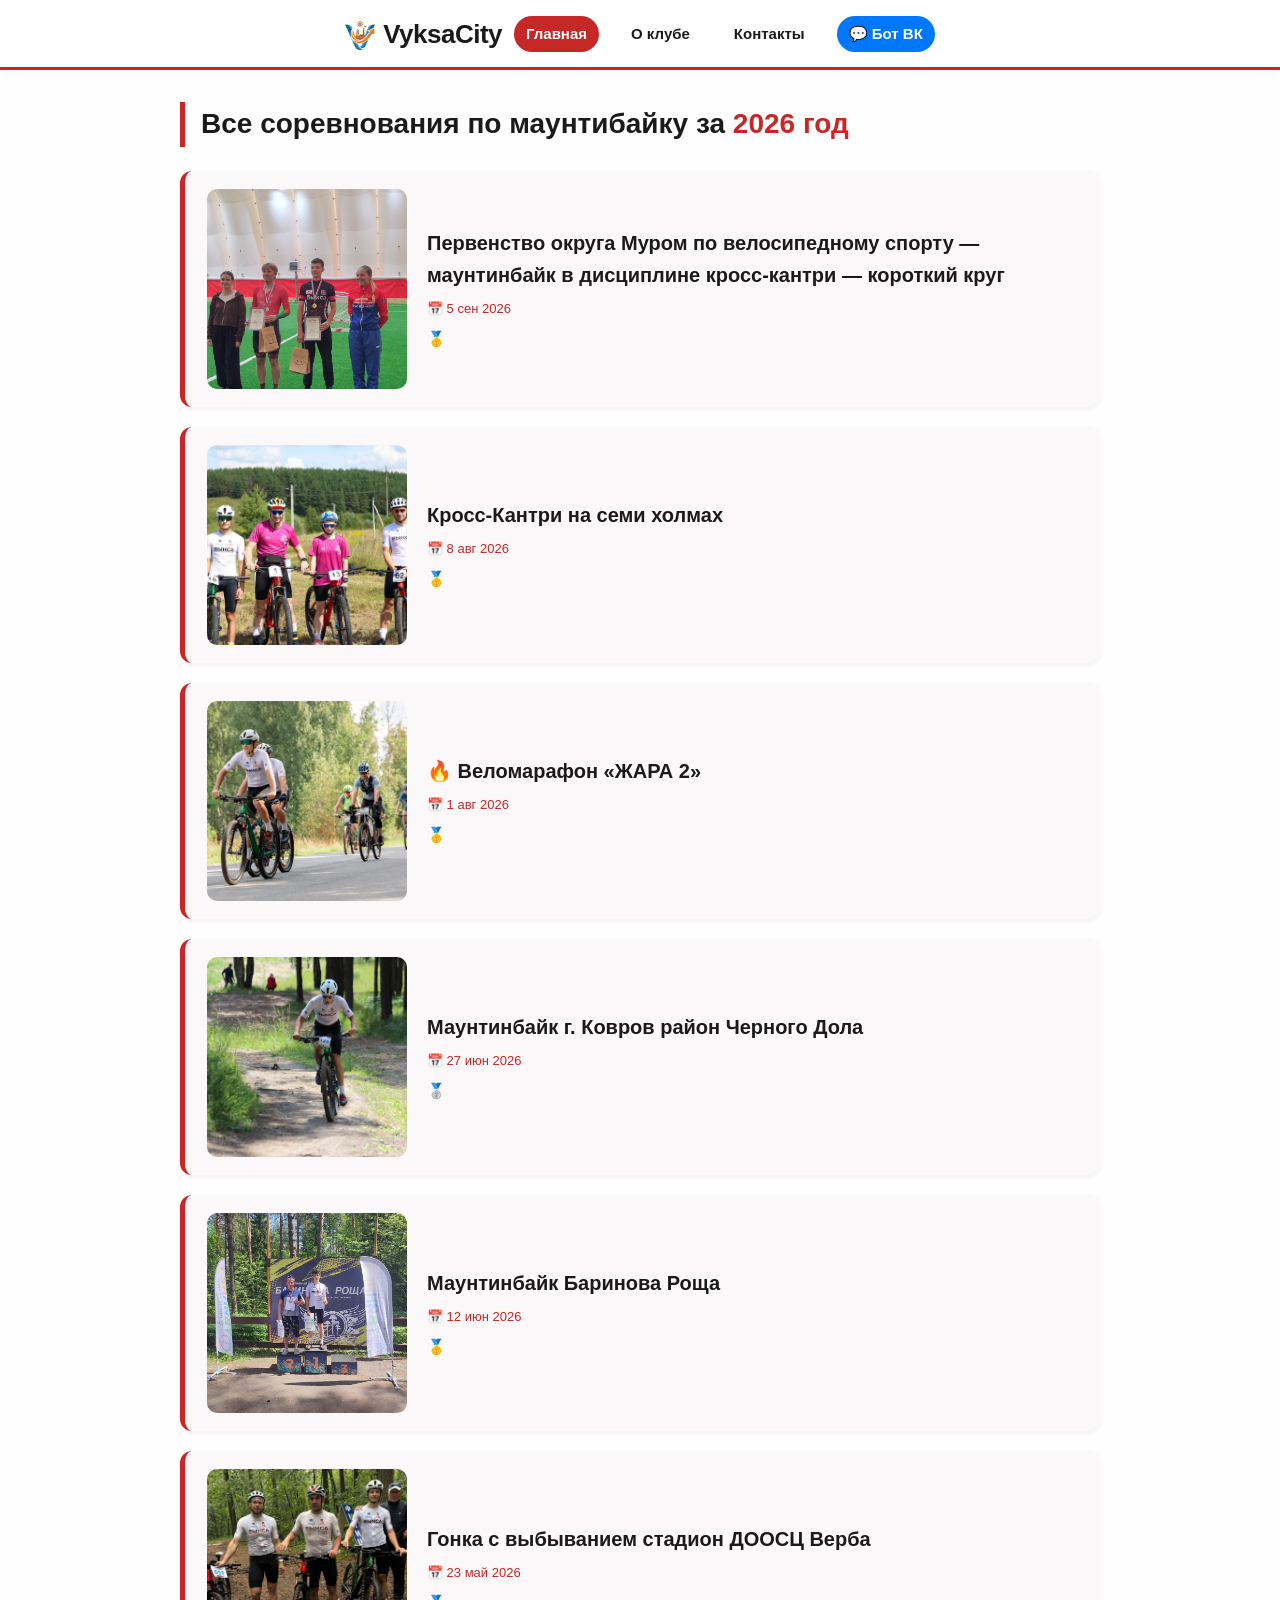
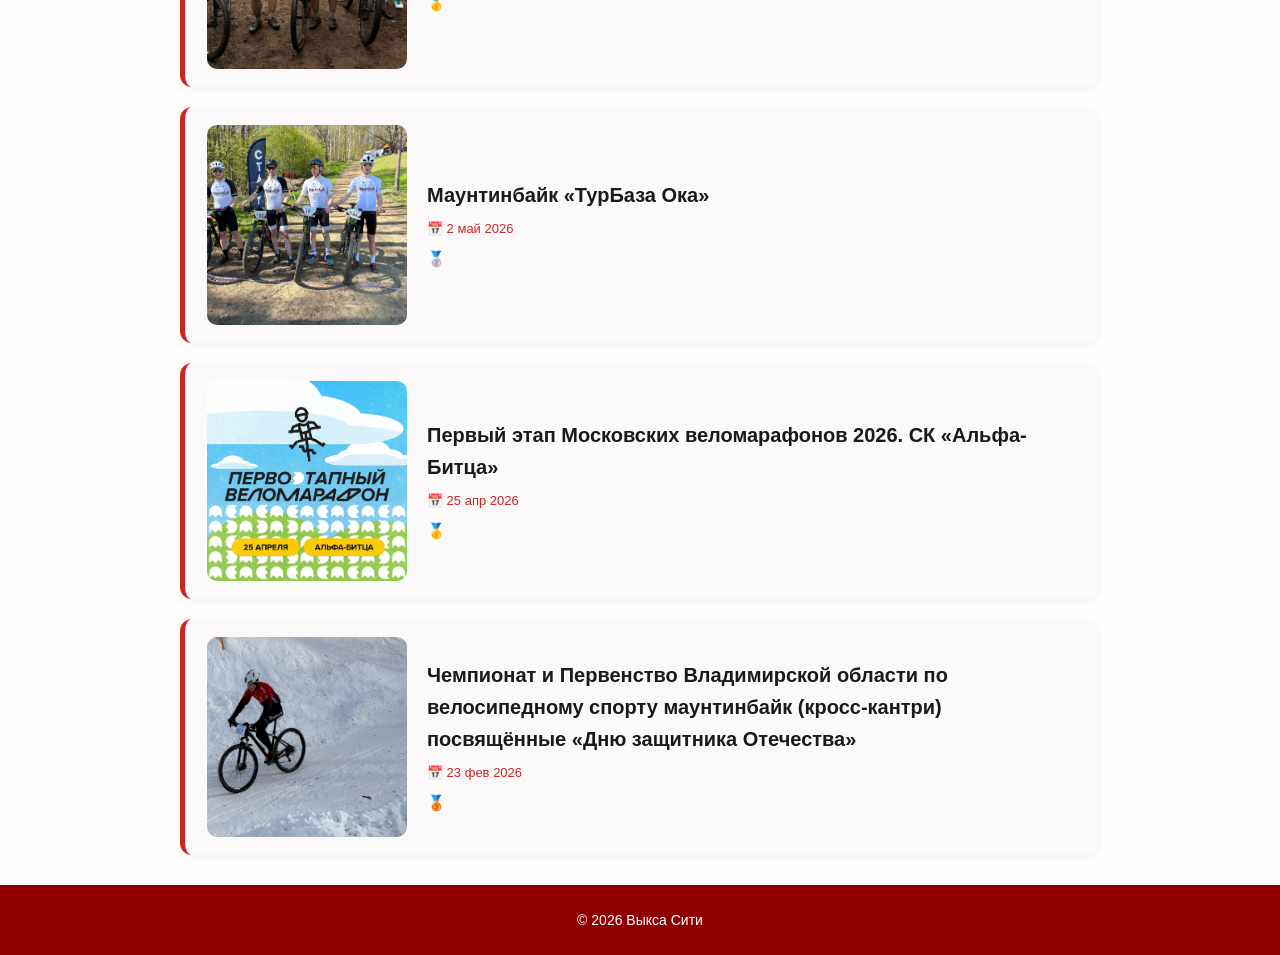
==== admin.html @ a0bd11cb "Add files via upload" ====
<!DOCTYPE html>
<html lang="ru">
<head>
    <meta charset="UTF-8">
    <meta name="viewport" content="width=device-width, initial-scale=1.0">
    <title>Админка — Выкса Сити</title>
    <style>
        * { box-sizing: border-box; margin: 0; padding: 0; }
        body {
            font-family: 'Segoe UI', Tahoma, sans-serif;
            background: #f7f5f5;
            color: #1a1a1a;
            padding: 20px;
            line-height: 1.6;
        }
        .container {
            max-width: 700px;
            margin: 0 auto;
            background: #fff;
            padding: 30px;
            border-radius: 12px;
            box-shadow: 0 2px 10px rgba(0,0,0,0.08);
            border-left: 5px solid #c62828;
        }
        h1 {
            color: #4a1e1e;
            margin-bottom: 8px;
            font-size: 26px;
        }
        .subtitle {
            color: #7a4a4a;
            font-size: 14px;
            margin-bottom: 25px;
        }
        label {
            display: block;
            font-weight: 600;
            margin-bottom: 6px;
            color: #2e1a1a;
            font-size: 15px;
        }
        input, textarea {
            width: 100%;
            padding: 10px 14px;
            margin-bottom: 18px;
            border: 2px solid #efe6e6;
            border-radius: 8px;
            font-size: 15px;
            font-family: inherit;
            transition: 0.2s;
        }
        input:focus, textarea:focus {
            outline: none;
            border-color: #c62828;
            background: #fef9f9;
        }
        textarea { resize: vertical; min-height: 80px; }
        button {
            background: #c62828;
            color: #fff;
            border: none;
            padding: 12px 28px;
            border-radius: 8px;
            cursor: pointer;
            font-weight: 700;
            font-size: 16px;
            transition: 0.2s;
        }
        button:hover {
            background: #b71c1c;
            transform: translateY(-1px);
            box-shadow: 0 4px 12px rgba(198,40,40,0.3);
        }
        button:disabled {
            background: #ccc;
            cursor: not-allowed;
            transform: none;
        }
        #status {
            margin-top: 20px;
            padding: 14px 18px;
            border-radius: 8px;
            font-weight: 600;
            display: none;
        }
        #status.success {
            background: #e8f5e9;
            color: #2e7d32;
            border-left: 4px solid #2e7d32;
            display: block;
        }
        #status.error {
            background: #ffebee;
            color: #c62828;
            border-left: 4px solid #c62828;
            display: block;
        }
        #status.loading {
            background: #fff8e1;
            color: #f57c00;
            border-left: 4px solid #f57c00;
            display: block;
        }
        .hint {
            font-size: 13px;
            color: #999;
            margin-top: -14px;
            margin-bottom: 18px;
        }
        .back-link {
            display: inline-block;
            margin-top: 20px;
            color: #c62828;
            text-decoration: none;
            font-weight: 600;
        }
        .back-link:hover { text-decoration: underline; }
    </style>
</head>
<body>

    <div class="container">
        <h1>📝 Новый пост</h1>
        <p class="subtitle">Заполните форму и нажмите «Опубликовать». Пост появится на сайте через 1–2 минуты.</p>

        <label>Название поста</label>
        <input type="text" id="title" placeholder="Например: Маунтинбайк в Коврове" required>

        <label>Дата</label>
        <input type="date" id="date" required>

        <label>Превью (путь к фото)</label>
        <input type="text" id="preview" placeholder="images/post10_preview.jpg">
        <p class="hint">Это картинка, которая показывается на главной.</p>

        <label>Краткое описание (для главной)</label>
        <textarea id="preview_text" placeholder="🥇 или короткий текст" rows="2"></textarea>

        <label>Полный текст поста</label>
        <textarea id="full_text" placeholder="Полный текст, который увидят при открытии поста" rows="8"></textarea>

        <label>Фотографии (через запятую)</label>
        <input type="text" id="images" placeholder="images/post10_1.jpg, images/post10_2.jpg">
        <p class="hint">Пути к фото через запятую.</p>

        <label>Видео (через запятую, можно оставить пустым)</label>
        <input type="text" id="videos" placeholder="videos/post10_video1.mp4">

        <button onclick="publishPost()" id="publishBtn">🚀 Опубликовать</button>

        <div id="status"></div>

        <a href="index.html" class="back-link">← На главную</a>
    </div>

    <script>
        // ============================================
        // НАСТРОЙКИ
        // ============================================
        const REPO = 'xsand3r52/vyksacity';  // Ваш репозиторий
        const TOKEN_KEY = 'gh_token_vyksacity';  // Ключ для localStorage

        // ============================================
        // ПОЛУЧАЕМ ТОКЕН
        // ============================================
        let token = localStorage.getItem(TOKEN_KEY);

        if (!token) {
            token = prompt('🔑 Введите ваш GitHub токен (один раз):');
            if (token) {
                localStorage.setItem(TOKEN_KEY, token);
            } else {
                alert('❌ Без токена публикация невозможна.');
                window.location.href = 'index.html';
            }
        }

        // ============================================
        // ФУНКЦИЯ ПУБЛИКАЦИИ
        // ============================================
        async function publishPost() {
            const btn = document.getElementById('publishBtn');
            const status = document.getElementById('status');

            // Собираем данные из формы
            const title = document.getElementById('title').value.trim();
            const date = document.getElementById('date').value.trim();
            const preview = document.getElementById('preview').value.trim();
            const preview_text = document.getElementById('preview_text').value.trim();
            const full_text = document.getElementById('full_text').value.trim();
            const imagesRaw = document.getElementById('images').value.trim();
            const videosRaw = document.getElementById('videos').value.trim();

            // Проверка
            if (!title || !date || !full_text) {
                showStatus('❌ Заполните обязательные поля: название, дата, полный текст.', 'error');
                return;
            }

            const images = imagesRaw ? imagesRaw.split(',').map(s => s.trim()).filter(Boolean) : [];
            const videos = videosRaw ? videosRaw.split(',').map(s => s.trim()).filter(Boolean) : [];

            // Блокируем кнопку
            btn.disabled = true;
            btn.textContent = '⏳ Публикую...';
            showStatus('⏳ Отправляю данные на GitHub...', 'loading');

            try {
                // 1. Получаем текущий posts.json
                const fileUrl = `https://api.github.com/repos/${REPO}/contents/posts.json`;
                const fileRes = await fetch(fileUrl, {
                    headers: { Authorization: `token ${token}` }
                });

                if (!fileRes.ok) {
                    throw new Error('Не удалось получить posts.json. Проверьте токен.');
                }

                const fileData = await fileRes.json();
                const currentPosts = JSON.parse(atob(fileData.content));

                // 2. Создаём новый пост
                const newId = Math.max(...currentPosts.map(p => p.id), 0) + 1;
                const newPost = {
                    id: newId,
                    title: title,
                    date: date,
                    preview: preview || '',
                    preview_text: preview_text || '',
                    full_text: full_text,
                    images: images,
                    videos: videos
                };

                currentPosts.push(newPost);

                // 3. Отправляем обновлённый файл обратно
                const contentEncoded = btoa(unescape(encodeURIComponent(JSON.stringify(currentPosts, null, 2))));

                const putRes = await fetch(fileUrl, {
                    method: 'PUT',
                    headers: {
                        Authorization: `token ${token}`,
                        'Content-Type': 'application/json'
                    },
                    body: JSON.stringify({
                        message: `Добавлен пост: ${title}`,
                        content: contentEncoded,
                        sha: fileData.sha
                    })
                });

                if (!putRes.ok) {
                    const err = await putRes.json();
                    throw new Error(err.message || 'Ошибка при сохранении');
                }

                // Успех!
                showStatus('✅ Опубликовано! Пост появится на сайте через 1–2 минуты.', 'success');
                btn.textContent = '✅ Опубликовано';

                // Очищаем форму
                setTimeout(() => {
                    document.getElementById('title').value = '';
                    document.getElementById('date').value = '';
                    document.getElementById('preview').value = '';
                    document.getElementById('preview_text').value = '';
                    document.getElementById('full_text').value = '';
                    document.getElementById('images').value = '';
                    document.getElementById('videos').value = '';
                    btn.disabled = false;
                    btn.textContent = '🚀 Опубликовать';
                }, 3000);

            } catch (error) {
                console.error(error);
                showStatus('❌ Ошибка: ' + error.message, 'error');
                btn.disabled = false;
                btn.textContent = '🚀 Опубликовать';
            }
        }

        // ============================================
        // ПОКАЗ СТАТУСА
        // ============================================
        function showStatus(text, type) {
            const status = document.getElementById('status');
            status.textContent = text;
            status.className = type;
        }

        // ============================================
        // КНОПКА ВЫХОДА (если токен неправильный)
        // ============================================
        window.addEventListener('keydown', (e) => {
            // Ctrl + Shift + R — сброс токена
            if (e.ctrlKey && e.shiftKey && e.key === 'R') {
                localStorage.removeItem(TOKEN_KEY);
                alert('Токен удалён. Обновите страницу.');
            }
        });
    </script>
</body>
</html>
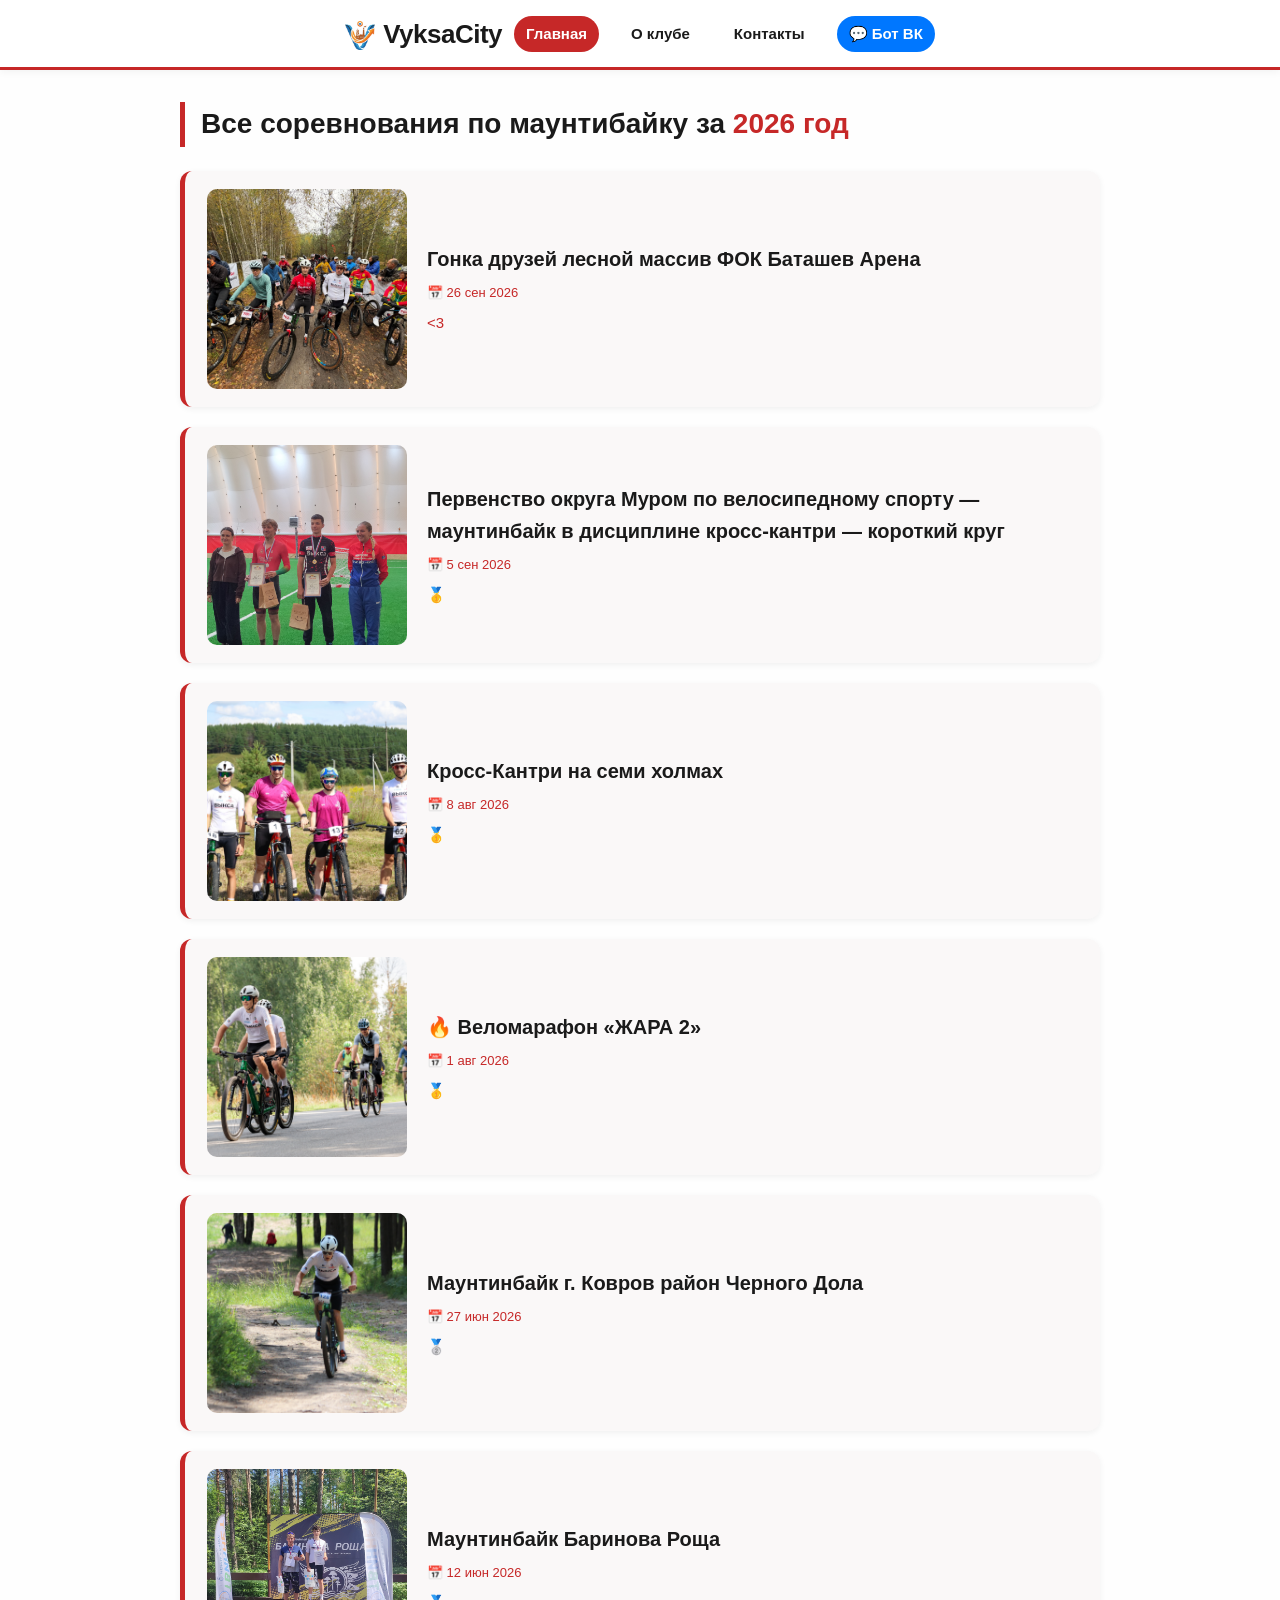
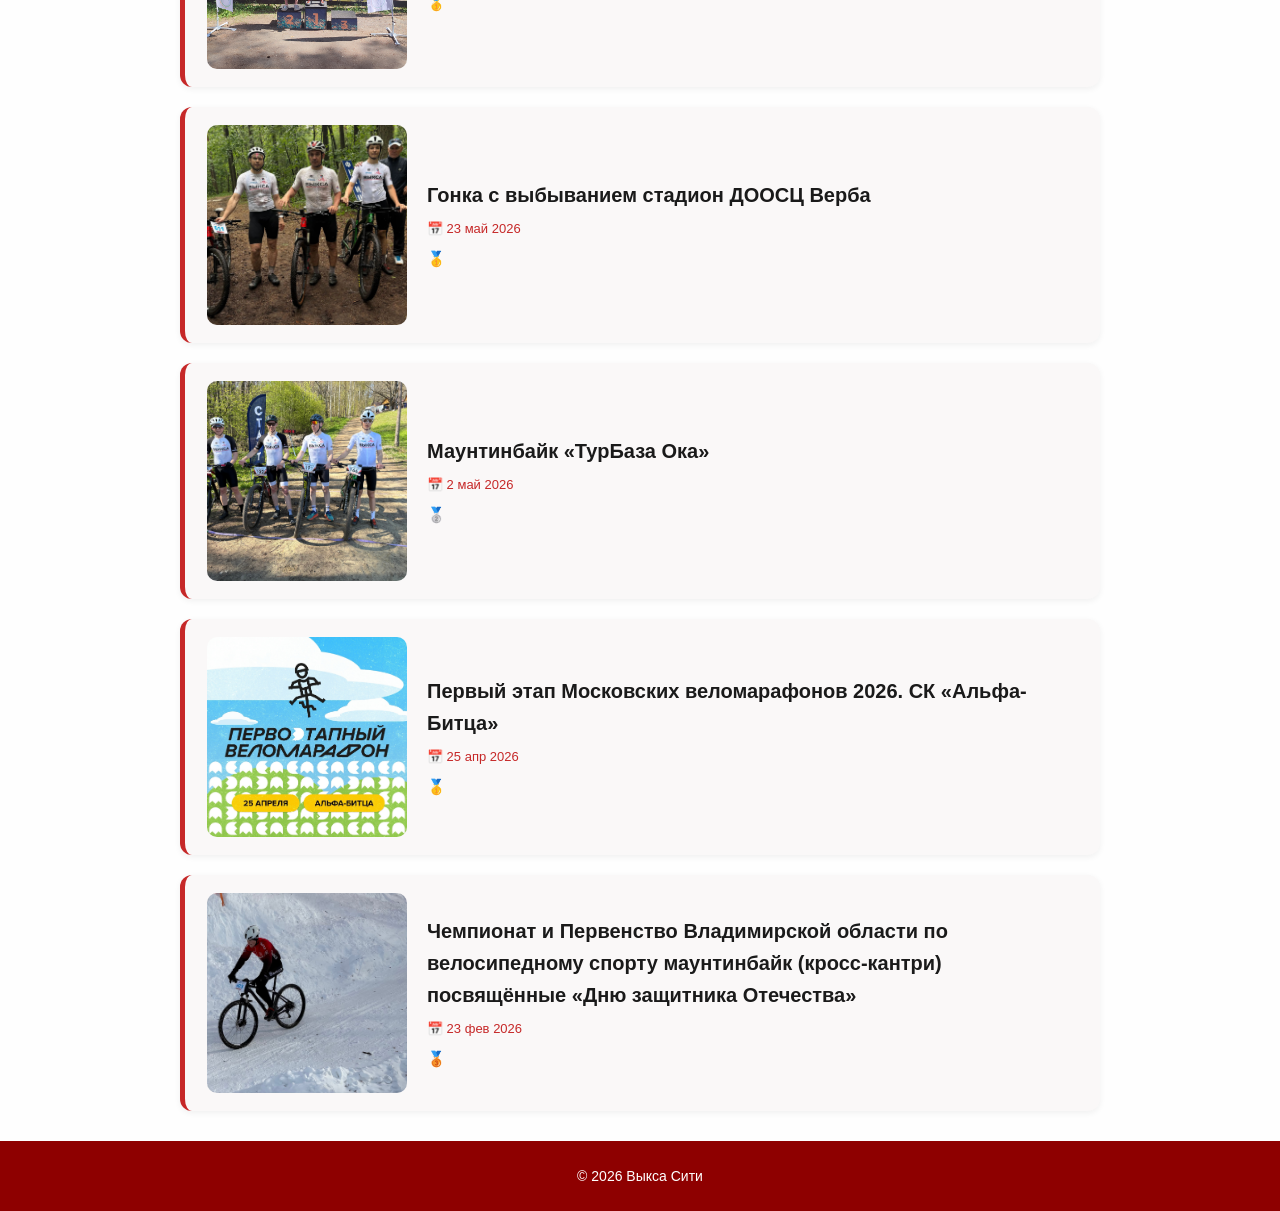
==== commit 3ef18101: "Update admin.html" ====
--- a/admin.html
+++ b/admin.html
@@ -161,19 +161,49 @@
         const TOKEN_KEY = 'gh_token_vyksacity';  // Ключ для localStorage
 
         // ============================================
-        // ПОЛУЧАЕМ ТОКЕН
-        // ============================================
-        let token = localStorage.getItem(TOKEN_KEY);
-
+// ПРОВЕРКА ТОКЕНА
+// ============================================
+async function checkToken(token) {
+    try {
+        const res = await fetch(`https://api.github.com/repos/${REPO}`, {
+            headers: { Authorization: `token ${token}` }
+        });
+        return res.ok;
+    } catch (e) {
+        return false;
+    }
+}
+
+async function initAdmin() {
+    let token = localStorage.getItem(TOKEN_KEY);
+
+    // Если токена нет — спрашиваем
+    if (!token) {
+        token = prompt('🔑 Введите ваш GitHub токен:');
         if (!token) {
-            token = prompt('🔑 Введите ваш GitHub токен (один раз):');
-            if (token) {
-                localStorage.setItem(TOKEN_KEY, token);
-            } else {
-                alert('❌ Без токена публикация невозможна.');
-                window.location.href = 'index.html';
-            }
-        }
+            alert('❌ Без токена вход невозможен.');
+            window.location.href = 'index.html';
+            return;
+        }
+    }
+
+    // Проверяем токен
+    const isValid = await checkToken(token);
+
+    if (!isValid) {
+        localStorage.removeItem(TOKEN_KEY);
+        alert('❌ Неверный токен. Попробуйте снова.');
+        window.location.href = 'index.html';
+        return;
+    }
+
+    // Токен верный — сохраняем и показываем форму
+    localStorage.setItem(TOKEN_KEY, token);
+    document.getElementById('adminForm').style.display = 'block';
+    console.log('✅ Токен верный. Добро пожаловать!');
+}
+
+initAdmin();
 
         // ============================================
         // ФУНКЦИЯ ПУБЛИКАЦИИ
@@ -217,7 +247,8 @@
                 }
 
                 const fileData = await fileRes.json();
-                const currentPosts = JSON.parse(atob(fileData.content));
+               const decoded = decodeURIComponent(escape(atob(fileData.content)));
+const currentPosts = JSON.parse(decoded);
 
                 // 2. Создаём новый пост
                 const newId = Math.max(...currentPosts.map(p => p.id), 0) + 1;
@@ -301,4 +332,4 @@
         });
     </script>
 </body>
-</html>+</html>
